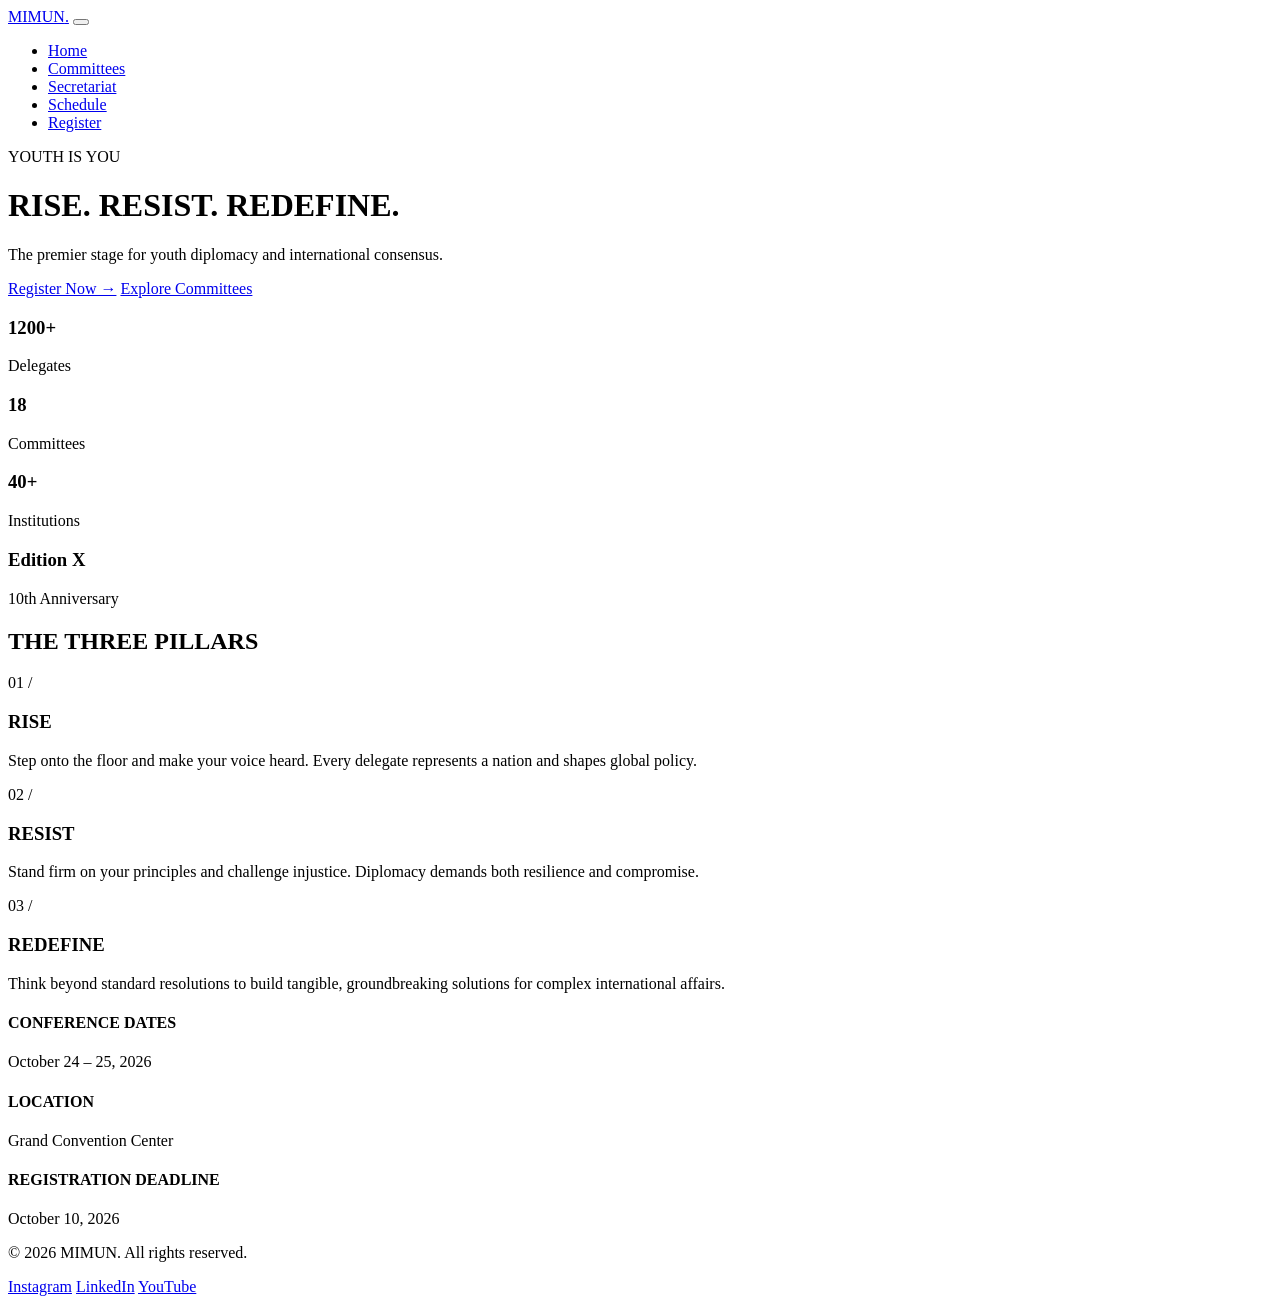
==== index.html @ c3e2212c "Create index.html" ====
<!DOCTYPE html>
<html lang="en">
<head>
  <meta charset="UTF-8" />
  <meta name="viewport" content="width=device-width, initial-scale=1.0" />
  <title>MIMUN 2026 — Model International United Nations</title>
  <link rel="stylesheet" href="css/style.css" />
  <link rel="preconnect" href="https://fonts.googleapis.com">
  <link href="https://fonts.googleapis.com/css2?family=Space+Grotesk:wght@300;500;700&family=Inter:wght@300;400;600&display=swap" rel="stylesheet">
</head>
<body>

  <nav class="navbar">
    <div class="nav-container">
      <a href="index.html" class="brand">MIMUN<span>.</span></a>
      <button class="nav-toggle" id="navToggle" aria-label="toggle navigation">
        <span class="hamburger"></span>
      </button>
      <ul class="nav-links" id="navLinks">
        <li><a href="index.html" class="active">Home</a></li>
        <li><a href="committees.html">Committees</a></li>
        <li><a href="secretariat.html">Secretariat</a></li>
        <li><a href="schedule.html">Schedule</a></li>
        <li><a href="contact.html" class="btn-primary">Register</a></li>
      </ul>
    </div>
  </nav>

  <header class="hero">
    <div class="hero-content">
      <p class="tagline">YOUTH IS YOU</p>
      <h1 class="hero-title">RISE<span>.</span> RESIST<span>.</span> REDEFINE<span>.</span></h1>
      <p class="hero-subtitle">The premier stage for youth diplomacy and international consensus.</p>
      <div class="hero-actions">
        <a href="contact.html" class="btn-hero-primary">Register Now &rarr;</a>
        <a href="committees.html" class="btn-hero-secondary">Explore Committees</a>
      </div>
    </div>
  </header>

  <section class="stats-section">
    <div class="container stats-grid">
      <div class="stat-card">
        <h3>1200+</h3>
        <p>Delegates</p>
      </div>
      <div class="stat-card">
        <h3>18</h3>
        <p>Committees</p>
      </div>
      <div class="stat-card">
        <h3>40+</h3>
        <p>Institutions</p>
      </div>
      <div class="stat-card">
        <h3>Edition X</h3>
        <p>10th Anniversary</p>
      </div>
    </div>
  </section>

  <section class="pillars-section">
    <div class="container">
      <h2 class="section-title">THE THREE PILLARS</h2>
      <div class="pillars-grid">
        <div class="pillar-card">
          <span class="pillar-num">01 /</span>
          <h3>RISE</h3>
          <p>Step onto the floor and make your voice heard. Every delegate represents a nation and shapes global policy.</p>
        </div>
        <div class="pillar-card">
          <span class="pillar-num">02 /</span>
          <h3>RESIST</h3>
          <p>Stand firm on your principles and challenge injustice. Diplomacy demands both resilience and compromise.</p>
        </div>
        <div class="pillar-card">
          <span class="pillar-num">03 /</span>
          <h3>REDEFINE</h3>
          <p>Think beyond standard resolutions to build tangible, groundbreaking solutions for complex international affairs.</p>
        </div>
      </div>
    </div>
  </section>

  <section class="details-section">
    <div class="container details-box">
      <div>
        <h4>CONFERENCE DATES</h4>
        <p>October 24 – 25, 2026</p>
      </div>
      <div>
        <h4>LOCATION</h4>
        <p>Grand Convention Center</p>
      </div>
      <div>
        <h4>REGISTRATION DEADLINE</h4>
        <p>October 10, 2026</p>
      </div>
    </div>
  </section>

  <footer>
    <div class="container footer-content">
      <p>&copy; 2026 MIMUN. All rights reserved.</p>
      <div class="socials">
        <a href="#">Instagram</a>
        <a href="#">LinkedIn</a>
        <a href="#">YouTube</a>
      </div>
    </div>
  </footer>

  <script src="js/main.js"></script>
</body>
</html>
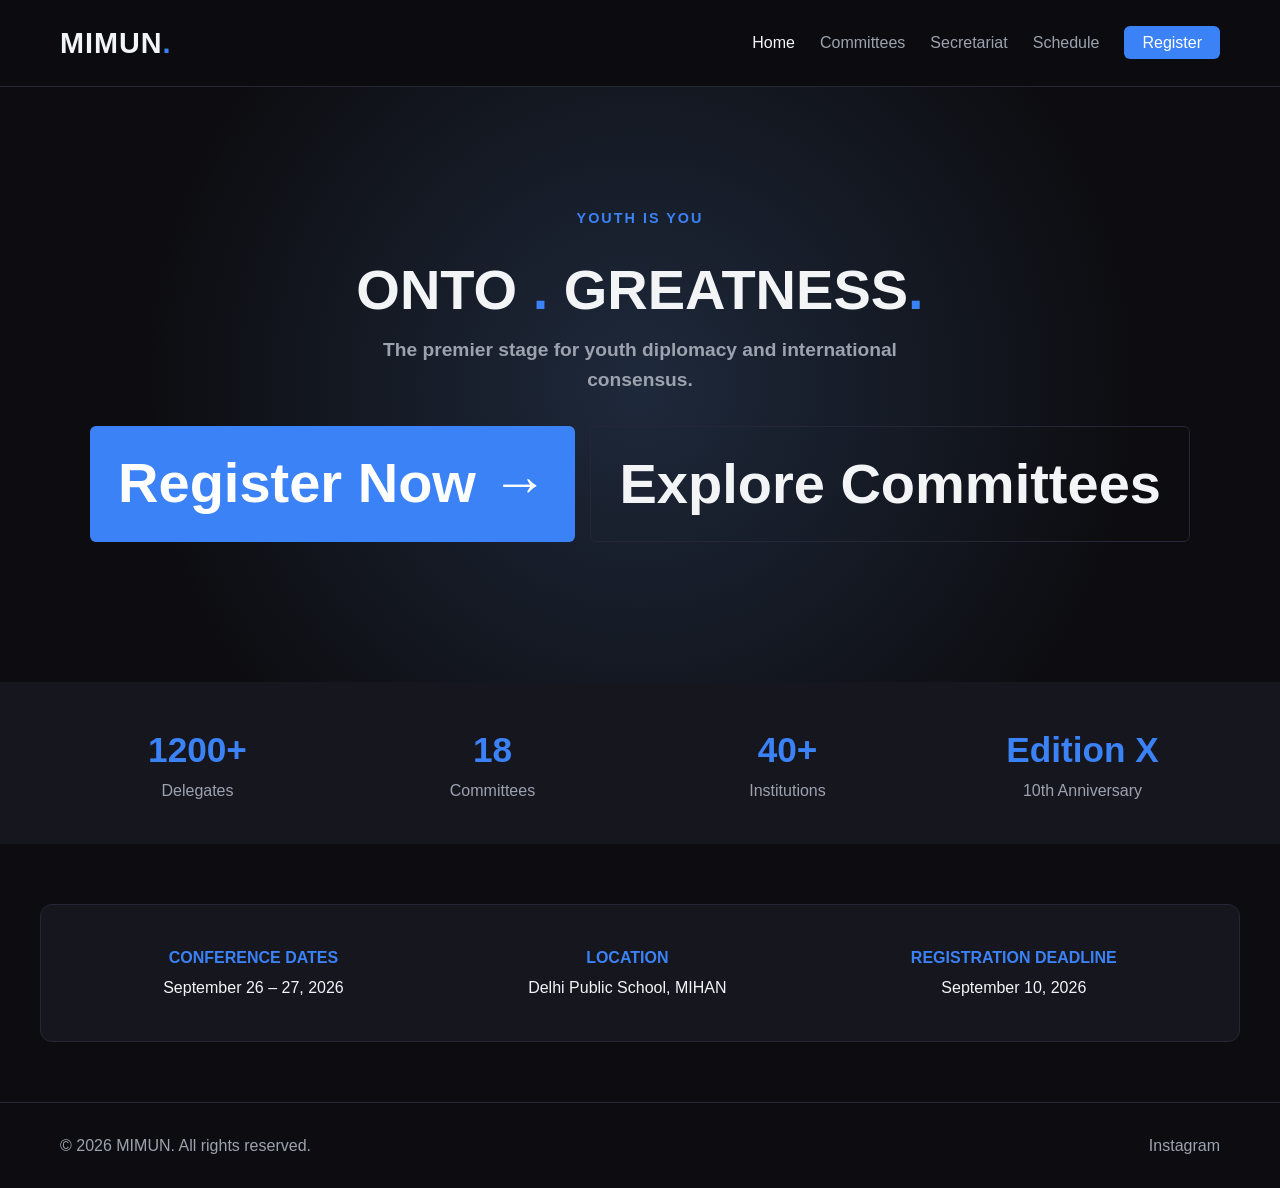
==== commit ce7b6c1e: "Update index.html" ====
--- a/index.html
+++ b/index.html
@@ -29,7 +29,7 @@
   <header class="hero">
     <div class="hero-content">
       <p class="tagline">YOUTH IS YOU</p>
-      <h1 class="hero-title">RISE<span>.</span> RESIST<span>.</span> REDEFINE<span>.</span></h1>
+      <h1 class="hero-title">ONTO <span>.</span> GREATNESS<span>.</span>
       <p class="hero-subtitle">The premier stage for youth diplomacy and international consensus.</p>
       <div class="hero-actions">
         <a href="contact.html" class="btn-hero-primary">Register Now &rarr;</a>
@@ -59,42 +59,19 @@
     </div>
   </section>
 
-  <section class="pillars-section">
-    <div class="container">
-      <h2 class="section-title">THE THREE PILLARS</h2>
-      <div class="pillars-grid">
-        <div class="pillar-card">
-          <span class="pillar-num">01 /</span>
-          <h3>RISE</h3>
-          <p>Step onto the floor and make your voice heard. Every delegate represents a nation and shapes global policy.</p>
-        </div>
-        <div class="pillar-card">
-          <span class="pillar-num">02 /</span>
-          <h3>RESIST</h3>
-          <p>Stand firm on your principles and challenge injustice. Diplomacy demands both resilience and compromise.</p>
-        </div>
-        <div class="pillar-card">
-          <span class="pillar-num">03 /</span>
-          <h3>REDEFINE</h3>
-          <p>Think beyond standard resolutions to build tangible, groundbreaking solutions for complex international affairs.</p>
-        </div>
-      </div>
-    </div>
-  </section>
-
   <section class="details-section">
     <div class="container details-box">
       <div>
         <h4>CONFERENCE DATES</h4>
-        <p>October 24 – 25, 2026</p>
+        <p>September 26 – 27, 2026</p>
       </div>
       <div>
         <h4>LOCATION</h4>
-        <p>Grand Convention Center</p>
+        <p>Delhi Public School, MIHAN</p>
       </div>
       <div>
         <h4>REGISTRATION DEADLINE</h4>
-        <p>October 10, 2026</p>
+        <p>September 10, 2026</p>
       </div>
     </div>
   </section>
@@ -104,8 +81,6 @@
       <p>&copy; 2026 MIMUN. All rights reserved.</p>
       <div class="socials">
         <a href="#">Instagram</a>
-        <a href="#">LinkedIn</a>
-        <a href="#">YouTube</a>
       </div>
     </div>
   </footer>
--- a/css/style.css
+++ b/css/style.css
@@ -0,0 +1,393 @@
+:root {
+  --bg-color: #0d0d11;
+  --card-bg: #16161f;
+  --accent-color: #3b82f6;
+  --text-main: #f3f4f6;
+  --text-muted: #9ca3af;
+  --border-color: #262636;
+}
+
+* {
+  margin: 0;
+  padding: 0;
+  box-sizing: border-box;
+}
+
+body {
+  background-color: var(--bg-color);
+  color: var(--text-main);
+  font-family: 'Inter', sans-serif;
+  line-height: 1.6;
+}
+
+h1, h2, h3, h4, .brand {
+  font-family: 'Space Grotesk', sans-serif;
+}
+
+a {
+  text-decoration: none;
+  color: inherit;
+}
+
+.container {
+  max-width: 1200px;
+  margin: 0 auto;
+  padding: 0 20px;
+}
+
+/* Navigation */
+.navbar {
+  background-color: rgba(13, 13, 17, 0.9);
+  backdrop-filter: blur(10px);
+  position: sticky;
+  top: 0;
+  z-index: 100;
+  border-bottom: 1px solid var(--border-color);
+}
+
+.nav-container {
+  display: flex;
+  justify-content: space-between;
+  align-items: center;
+  padding: 20px;
+  max-width: 1200px;
+  margin: 0 auto;
+}
+
+.brand {
+  font-size: 1.8rem;
+  font-weight: 700;
+  letter-spacing: 1px;
+}
+
+.brand span {
+  color: var(--accent-color);
+}
+
+.nav-links {
+  display: flex;
+  list-style: none;
+  gap: 25px;
+  align-items: center;
+}
+
+.nav-links a {
+  color: var(--text-muted);
+  font-weight: 500;
+  transition: color 0.3s;
+}
+
+.nav-links a:hover, .nav-links a.active {
+  color: var(--text-main);
+}
+
+.btn-primary {
+  background: var(--accent-color);
+  color: #fff !important;
+  padding: 8px 18px;
+  border-radius: 6px;
+}
+
+.nav-toggle {
+  display: none;
+  background: none;
+  border: none;
+  cursor: pointer;
+}
+
+/* Hero */
+.hero {
+  padding: 120px 20px;
+  text-align: center;
+  background: radial-gradient(circle at center, #1e293b 0%, var(--bg-color) 70%);
+}
+
+.tagline {
+  color: var(--accent-color);
+  letter-spacing: 2px;
+  font-weight: 600;
+  font-size: 0.9rem;
+  margin-bottom: 15px;
+}
+
+.hero-title {
+  font-size: 3.5rem;
+  font-weight: 700;
+  margin-bottom: 20px;
+}
+
+.hero-title span {
+  color: var(--accent-color);
+}
+
+.hero-subtitle {
+  color: var(--text-muted);
+  font-size: 1.2rem;
+  max-width: 600px;
+  margin: 0 auto 30px auto;
+}
+
+.hero-actions {
+  display: flex;
+  justify-content: center;
+  gap: 15px;
+}
+
+.btn-hero-primary {
+  background: var(--accent-color);
+  color: #fff;
+  padding: 12px 28px;
+  border-radius: 6px;
+  font-weight: 600;
+}
+
+.btn-hero-secondary {
+  border: 1px solid var(--border-color);
+  padding: 12px 28px;
+  border-radius: 6px;
+  font-weight: 600;
+}
+
+/* Stats */
+.stats-section {
+  border-y: 1px solid var(--border-color);
+  background: var(--card-bg);
+  padding: 40px 0;
+}
+
+.stats-grid {
+  display: grid;
+  grid-template-columns: repeat(auto-fit, minmax(180px, 1fr));
+  text-align: center;
+  gap: 20px;
+}
+
+.stat-card h3 {
+  font-size: 2.2rem;
+  color: var(--accent-color);
+}
+
+.stat-card p {
+  color: var(--text-muted);
+}
+
+/* Pillars */
+.pillars-section {
+  padding: 80px 0;
+}
+
+.section-title {
+  text-align: center;
+  font-size: 2rem;
+  margin-bottom: 40px;
+}
+
+.pillars-grid {
+  display: grid;
+  grid-template-columns: repeat(auto-fit, minmax(280px, 1fr));
+  gap: 20px;
+}
+
+.pillar-card {
+  background: var(--card-bg);
+  padding: 30px;
+  border: 1px solid var(--border-color);
+  border-radius: 8px;
+}
+
+.pillar-num {
+  color: var(--accent-color);
+  font-weight: 700;
+}
+
+.pillar-card h3 {
+  margin: 15px 0 10px 0;
+}
+
+.pillar-card p {
+  color: var(--text-muted);
+}
+
+/* Details Section */
+.details-section {
+  padding: 60px 0;
+}
+
+.details-box {
+  background: var(--card-bg);
+  border: 1px solid var(--border-color);
+  padding: 40px;
+  border-radius: 12px;
+  display: flex;
+  justify-content: space-around;
+  flex-wrap: wrap;
+  gap: 20px;
+  text-align: center;
+}
+
+.details-box h4 {
+  color: var(--accent-color);
+  margin-bottom: 5px;
+}
+
+/* Page Layouts */
+.page-header {
+  padding: 60px 0 30px 0;
+  text-align: center;
+  background: var(--card-bg);
+  border-bottom: 1px solid var(--border-color);
+}
+
+.page-header h1 {
+  font-size: 2.5rem;
+}
+
+.page-header p {
+  color: var(--text-muted);
+}
+
+.page-content {
+  padding: 60px 20px;
+}
+
+/* Grid Layouts */
+.committees-grid, .team-grid {
+  display: grid;
+  grid-template-columns: repeat(auto-fit, minmax(300px, 1fr));
+  gap: 25px;
+}
+
+.committee-card, .team-card {
+  background: var(--card-bg);
+  border: 1px solid var(--border-color);
+  padding: 25px;
+  border-radius: 8px;
+}
+
+.comm-badge {
+  display: inline-block;
+  background: rgba(59, 130, 246, 0.2);
+  color: var(--accent-color);
+  padding: 4px 10px;
+  font-size: 0.8rem;
+  font-weight: bold;
+  border-radius: 4px;
+  margin-bottom: 10px;
+}
+
+.comm-full {
+  color: var(--text-muted);
+  font-size: 0.9rem;
+  margin-bottom: 15px;
+}
+
+.agenda {
+  font-size: 0.95rem;
+}
+
+.avatar-placeholder {
+  width: 70px;
+  height: 70px;
+  border-radius: 50%;
+  background: var(--border-color);
+  display: flex;
+  align-items: center;
+  justify-content: center;
+  font-weight: bold;
+  color: var(--accent-color);
+  margin-bottom: 15px;
+}
+
+.team-card .role {
+  color: var(--text-muted);
+  font-size: 0.9rem;
+}
+
+/* Schedule */
+.timeline {
+  display: flex;
+  flex-direction: column;
+  gap: 15px;
+  margin-top: 20px;
+}
+
+.timeline-item {
+  background: var(--card-bg);
+  border: 1px solid var(--border-color);
+  padding: 15px 25px;
+  border-radius: 8px;
+  display: flex;
+  gap: 30px;
+  align-items: center;
+}
+
+.timeline-item .time {
+  color: var(--accent-color);
+  font-weight: bold;
+  min-width: 160px;
+}
+
+/* Form */
+.form-container {
+  max-width: 600px;
+  margin: 0 auto;
+  background: var(--card-bg);
+  padding: 30px;
+  border: 1px solid var(--border-color);
+  border-radius: 8px;
+}
+
+.form-group {
+  margin-bottom: 20px;
+}
+
+.form-group label {
+  display: block;
+  margin-bottom: 8px;
+  color: var(--text-muted);
+}
+
+.form-group input, .form-group select, .form-group textarea {
+  width: 100%;
+  padding: 10px;
+  background: #0d0d11;
+  border: 1px solid var(--border-color);
+  color: #fff;
+  border-radius: 4px;
+}
+
+/* Footer */
+footer {
+  border-top: 1px solid var(--border-color);
+  padding: 30px 0;
+  text-align: center;
+  color: var(--text-muted);
+}
+
+.footer-content {
+  display: flex;
+  justify-content: space-between;
+  align-items: center;
+  flex-wrap: wrap;
+  gap: 15px;
+}
+
+.socials a {
+  margin-left: 15px;
+  color: var(--text-muted);
+}
+
+/* Responsive */
+@media (max-width: 768px) {
+  .nav-links {
+    display: none;
+  }
+  .hero-title {
+    font-size: 2.5rem;
+  }
+  .timeline-item {
+    flex-direction: column;
+    align-items: flex-start;
+    gap: 5px;
+  }
+}
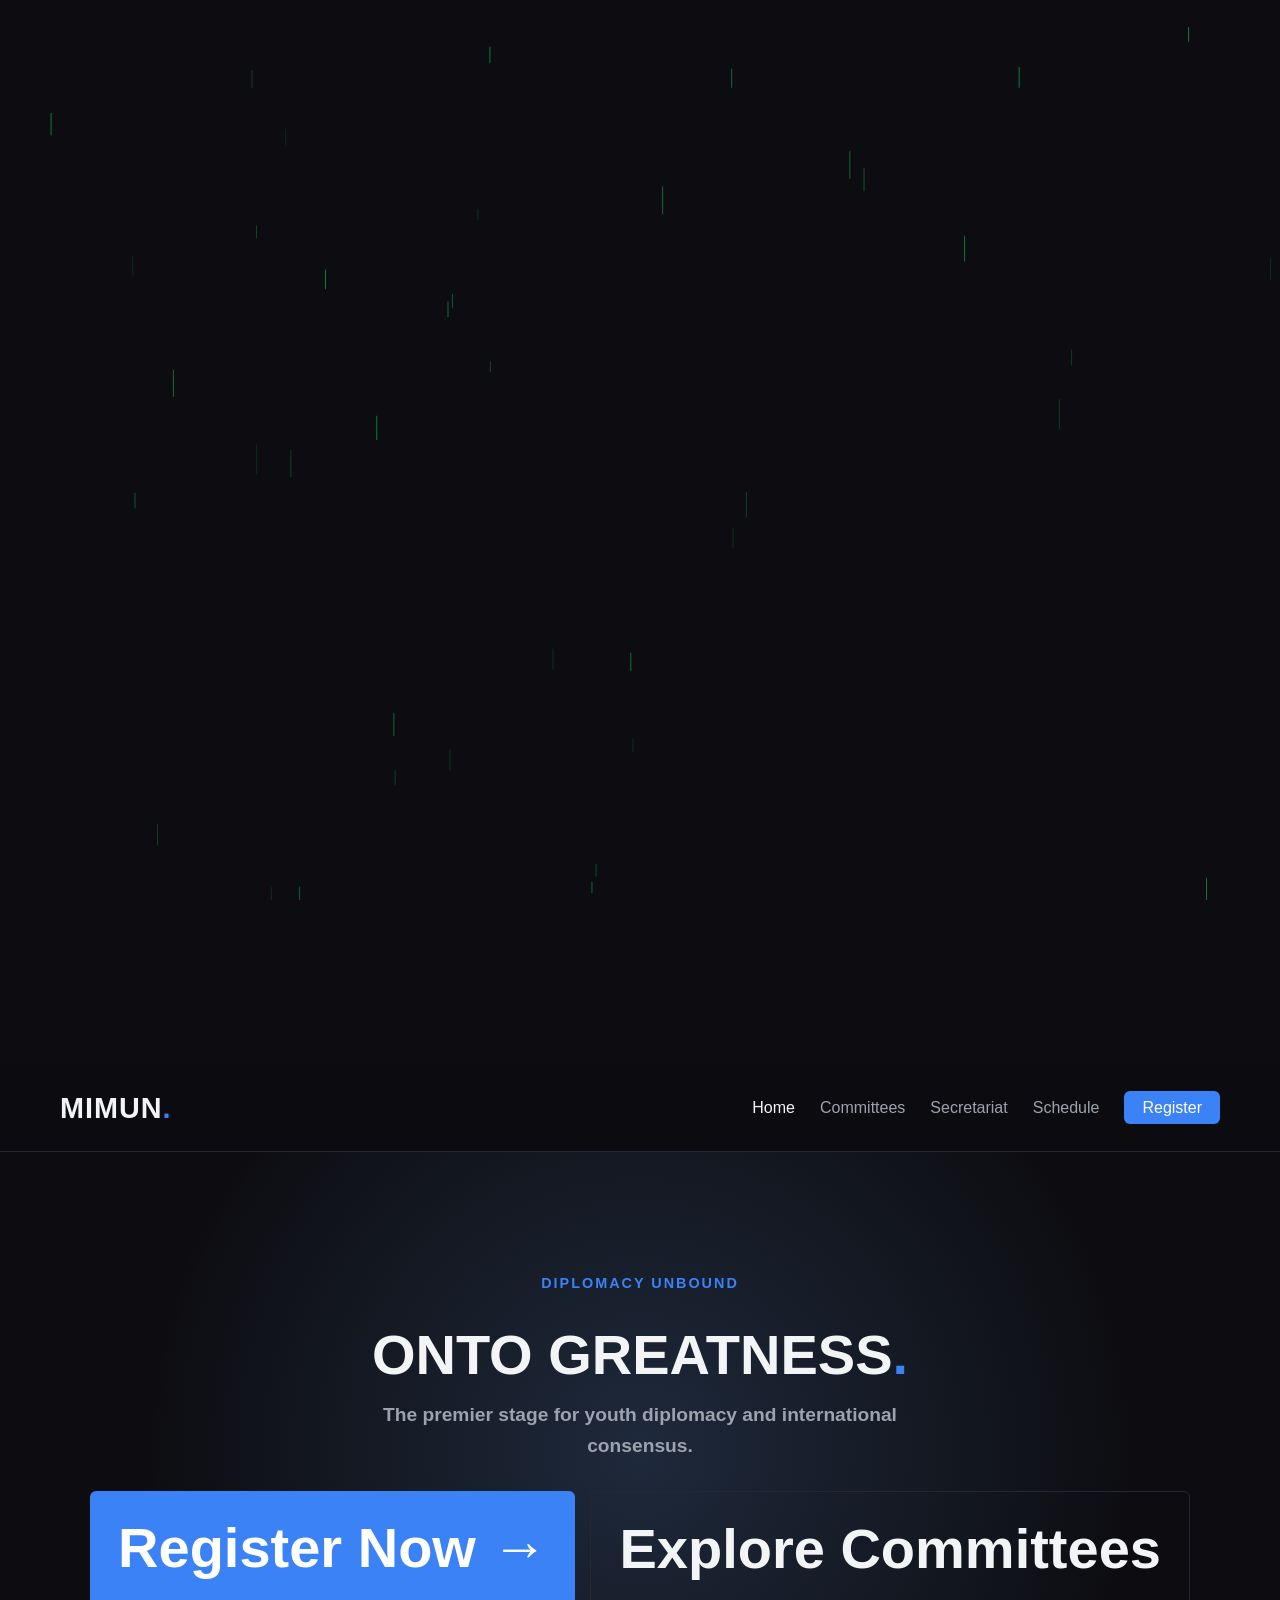
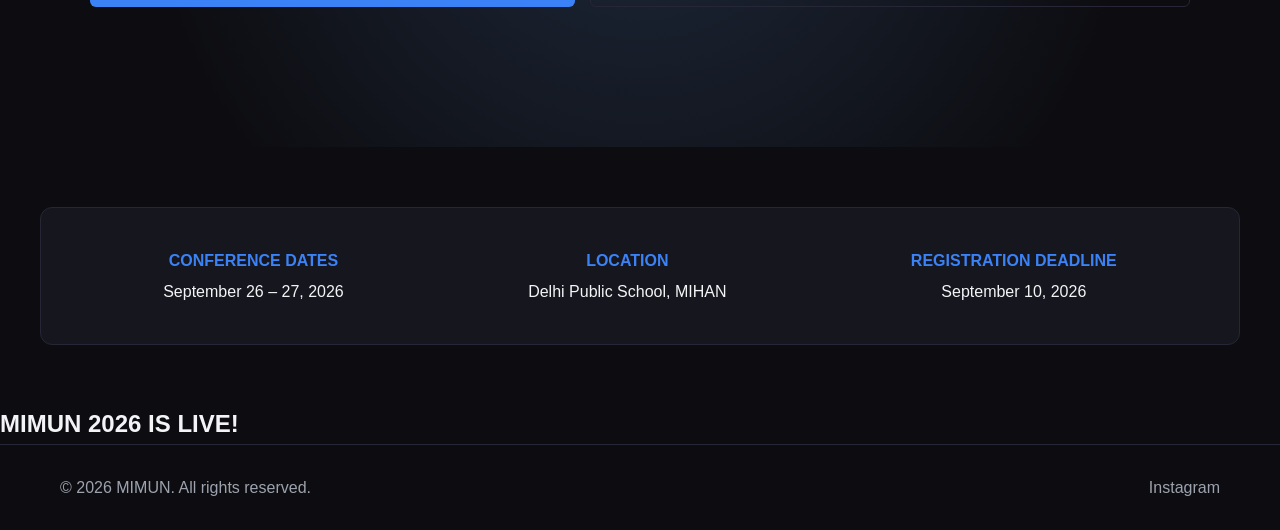
==== commit 57100f90: "Update index.html" ====
--- a/index.html
+++ b/index.html
@@ -9,7 +9,11 @@
   <link href="https://fonts.googleapis.com/css2?family=Space+Grotesk:wght@300;500;700&family=Inter:wght@300;400;600&display=swap" rel="stylesheet">
 </head>
 <body>
+<div class="custom-cursor-dot" id="cursorDot"></div>
+  <div class="custom-cursor-ring" id="cursorRing"></div>
 
+  <canvas id="stormCanvas"></canvas>
+<canvas id="stormCanvas"></canvas>
   <nav class="navbar">
     <div class="nav-container">
       <a href="index.html" class="brand">MIMUN<span>.</span></a>
@@ -28,8 +32,8 @@
 
   <header class="hero">
     <div class="hero-content">
-      <p class="tagline">YOUTH IS YOU</p>
-      <h1 class="hero-title">ONTO <span>.</span> GREATNESS<span>.</span>
+      <p class="tagline">DIPLOMACY UNBOUND</p>
+      <h1 class="hero-title">ONTO GREATNESS<span>.</span>
       <p class="hero-subtitle">The premier stage for youth diplomacy and international consensus.</p>
       <div class="hero-actions">
         <a href="contact.html" class="btn-hero-primary">Register Now &rarr;</a>
@@ -38,26 +42,7 @@
     </div>
   </header>
 
-  <section class="stats-section">
-    <div class="container stats-grid">
-      <div class="stat-card">
-        <h3>1200+</h3>
-        <p>Delegates</p>
-      </div>
-      <div class="stat-card">
-        <h3>18</h3>
-        <p>Committees</p>
-      </div>
-      <div class="stat-card">
-        <h3>40+</h3>
-        <p>Institutions</p>
-      </div>
-      <div class="stat-card">
-        <h3>Edition X</h3>
-        <p>10th Anniversary</p>
-      </div>
-    </div>
-  </section>
+
 
   <section class="details-section">
     <div class="container details-box">
@@ -76,6 +61,18 @@
     </div>
   </section>
 
+  <section class="countdown-section">
+    <div class="container">
+      <h2 class="countdown-title">CONFERENCE BEGINS IN</h2>
+      <div class="timer-grid">
+        <div class="timer-box"><span id="days">00</span><p>Days</p></div>
+        <div class="timer-box"><span id="hours">00</span><p>Hours</p></div>
+        <div class="timer-box"><span id="minutes">00</span><p>Minutes</p></div>
+        <div class="timer-box"><span id="seconds">00</span><p>Seconds</p></div>
+      </div>
+    </div>
+  </section>
+
   <footer>
     <div class="container footer-content">
       <p>&copy; 2026 MIMUN. All rights reserved.</p>
